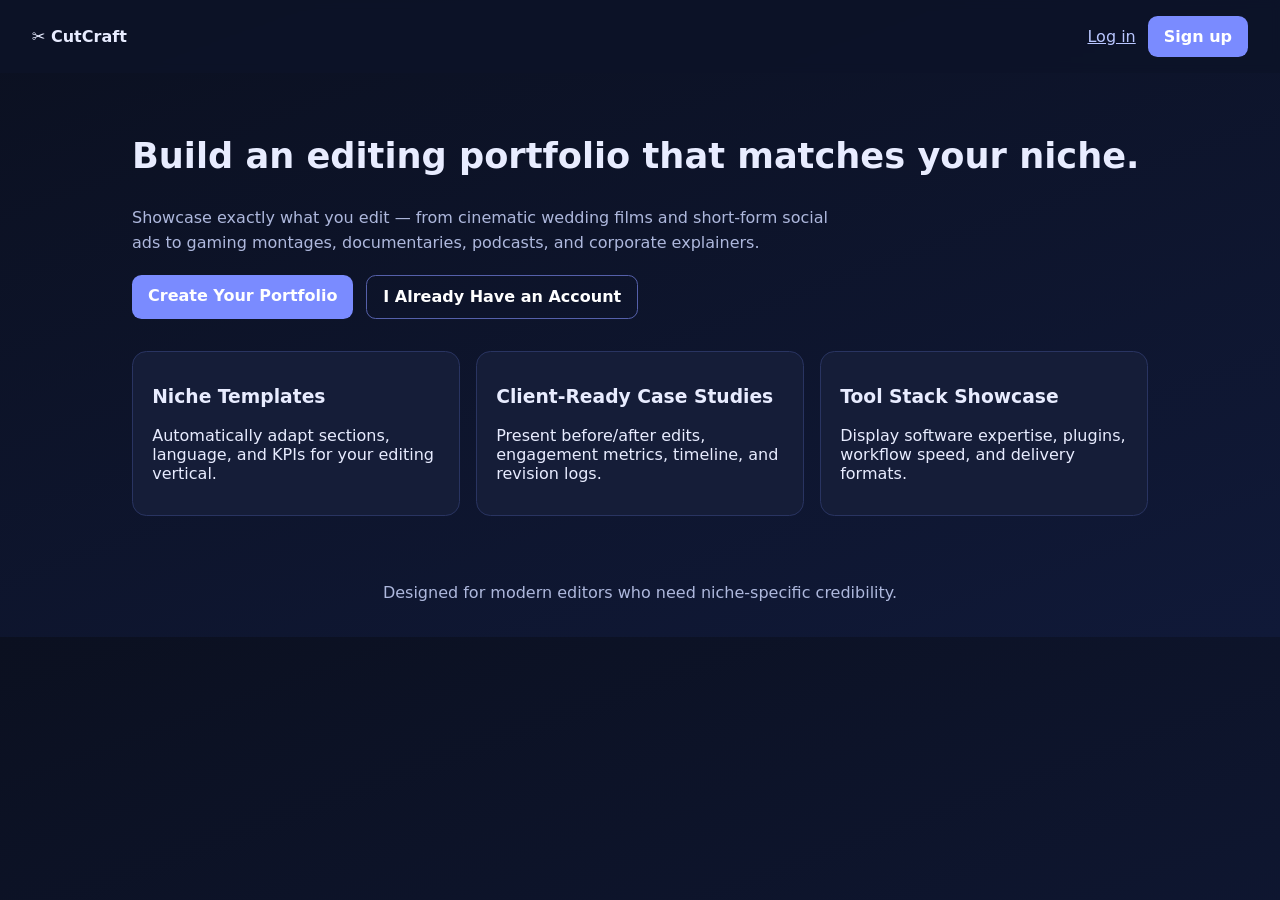
==== index.html @ 9ec9da83 "Add Vercel routing config and deployment notes to resolve 404" ====
<!doctype html>
<html lang="en">
<head>
  <meta charset="UTF-8" />
  <meta name="viewport" content="width=device-width, initial-scale=1.0" />
  <title>CutCraft — Editor Portfolio Builder</title>
  <link rel="stylesheet" href="styles.css" />
</head>
<body>
  <header class="site-header">
    <div class="brand">✂️ CutCraft</div>
    <nav>
      <a href="login.html">Log in</a>
      <a class="btn" href="signup.html">Sign up</a>
    </nav>
  </header>

  <main class="hero-wrapper">
    <section class="hero">
      <h1>Build an editing portfolio that matches your niche.</h1>
      <p>
        Showcase exactly what you edit — from cinematic wedding films and short-form social ads to gaming montages,
        documentaries, podcasts, and corporate explainers.
      </p>
      <div class="hero-cta">
        <a class="btn" href="signup.html">Create Your Portfolio</a>
        <a class="btn secondary" href="login.html">I Already Have an Account</a>
      </div>
    </section>

    <section class="features">
      <article>
        <h3>Niche Templates</h3>
        <p>Automatically adapt sections, language, and KPIs for your editing vertical.</p>
      </article>
      <article>
        <h3>Client-Ready Case Studies</h3>
        <p>Present before/after edits, engagement metrics, timeline, and revision logs.</p>
      </article>
      <article>
        <h3>Tool Stack Showcase</h3>
        <p>Display software expertise, plugins, workflow speed, and delivery formats.</p>
      </article>
    </section>
  </main>

  <footer>
    <p>Designed for modern editors who need niche-specific credibility.</p>
  </footer>
</body>
</html>
---- styles.css ----
:root { --bg:#0b1020; --card:#151d38; --accent:#7a8bff; --text:#e8ecff; --muted:#aeb8dd; }
*{box-sizing:border-box} body{margin:0;font-family:Inter,system-ui,sans-serif;background:linear-gradient(160deg,#0b1020,#101938);color:var(--text)}
a{color:#b9c6ff}
.site-header{display:flex;justify-content:space-between;align-items:center;padding:1rem 2rem;background:#0d1328cc;position:sticky;top:0;backdrop-filter:blur(4px)}
.brand{font-weight:700}
nav{display:flex;gap:.75rem;align-items:center}
.btn{background:var(--accent);color:white;border:none;padding:.7rem 1rem;border-radius:.6rem;text-decoration:none;cursor:pointer;font-weight:600}
.btn.secondary{background:transparent;border:1px solid #5560aa}
.hero-wrapper{max-width:1080px;margin:0 auto;padding:2rem}
.hero h1{font-size:2.2rem}.hero p{color:var(--muted);max-width:700px;line-height:1.6}
.hero-cta{display:flex;gap:.8rem;flex-wrap:wrap;margin-top:1.2rem}
.features{display:grid;grid-template-columns:repeat(auto-fit,minmax(240px,1fr));gap:1rem;margin-top:2rem}
.features article,.auth-card,.panel{background:var(--card);padding:1rem 1.2rem;border-radius:.9rem;border:1px solid #293461}
.auth-layout{min-height:100vh;display:grid;place-items:center;padding:1rem}
.auth-card{width:min(780px,100%)} .auth-card.wide{max-width:900px}
form{display:grid;gap:.8rem;margin-top:1rem}
.form-grid{grid-template-columns:repeat(2,minmax(220px,1fr));gap:.9rem}
.form-grid .full{grid-column:1/-1}
label{display:grid;gap:.35rem;font-size:.9rem;color:var(--muted)} input,select,textarea{padding:.65rem .7rem;border-radius:.5rem;border:1px solid #3d4a7d;background:#0d1430;color:var(--text)}
fieldset{border:1px solid #3d4a7d;border-radius:.6rem;padding:.8rem}
legend{padding:0 .3rem;color:var(--muted)}
.status{margin-top:.8rem;font-weight:600}
.dashboard{max-width:1100px;margin:1.5rem auto;padding:0 1rem;display:grid;gap:1rem}
.kpi-grid{display:grid;grid-template-columns:repeat(auto-fit,minmax(160px,1fr));gap:.7rem}
.kpi{background:#0f1733;padding:.8rem;border-radius:.6rem;border:1px solid #2e3b6e}
ul{padding-left:1.2rem;line-height:1.6}
footer{padding:1.2rem;text-align:center;color:var(--muted)}
@media (max-width:700px){.form-grid{grid-template-columns:1fr}}
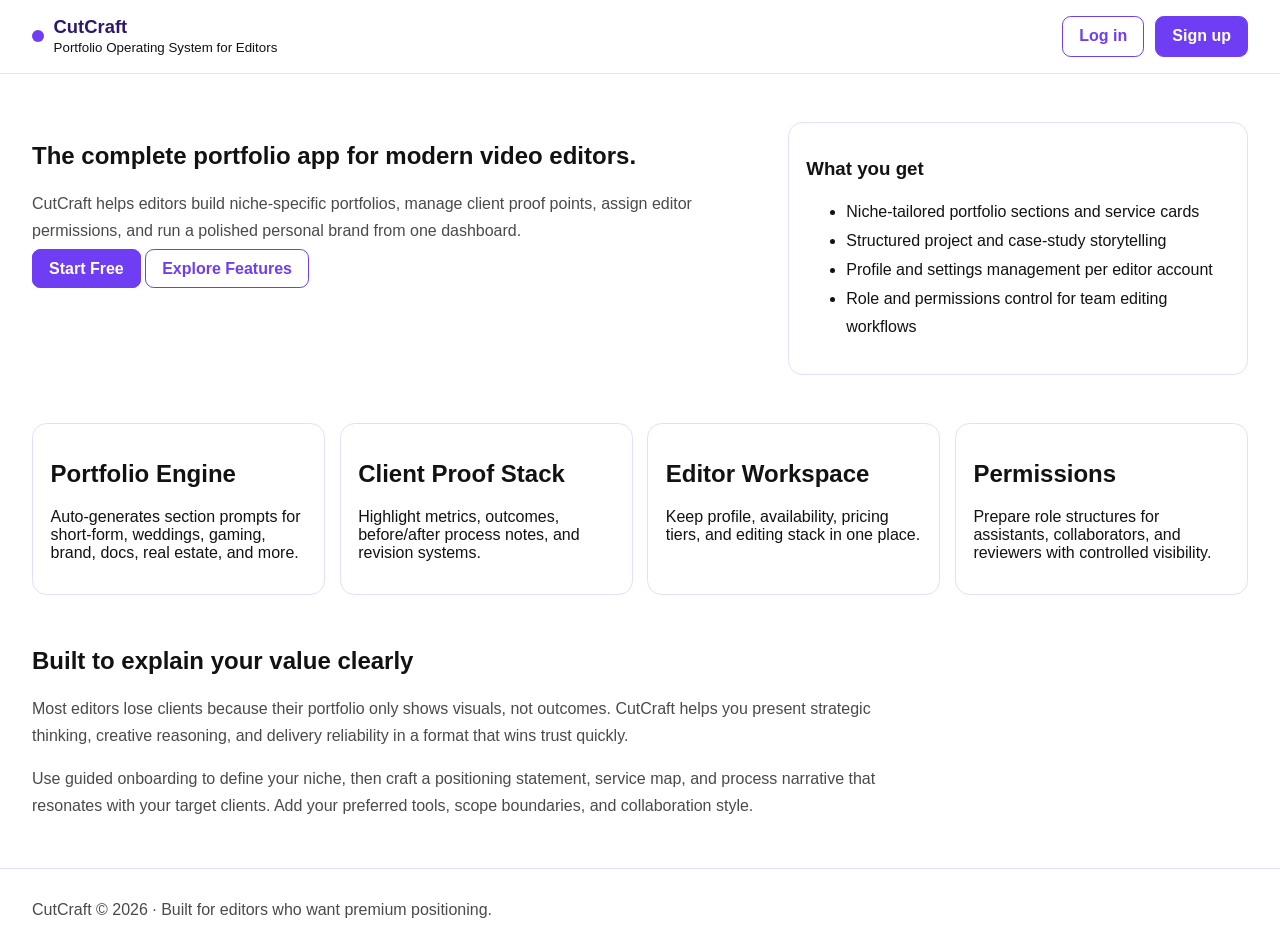
==== commit 2df0092d: "Expand app with Supabase auth, detailed dashboard, and white-purple design" ====
--- a/index.html
+++ b/index.html
@@ -3,49 +3,70 @@
 <head>
   <meta charset="UTF-8" />
   <meta name="viewport" content="width=device-width, initial-scale=1.0" />
-  <title>CutCraft — Editor Portfolio Builder</title>
+  <title>CutCraft — Editing Portfolio Platform</title>
   <link rel="stylesheet" href="styles.css" />
 </head>
 <body>
   <header class="site-header">
-    <div class="brand">✂️ CutCraft</div>
+    <div class="brand-wrap">
+      <span class="brand-dot"></span>
+      <div>
+        <div class="brand">CutCraft</div>
+        <small>Portfolio Operating System for Editors</small>
+      </div>
+    </div>
     <nav>
-      <a href="login.html">Log in</a>
-      <a class="btn" href="signup.html">Sign up</a>
+      <a href="login.html" class="btn secondary">Log in</a>
+      <a href="signup.html" class="btn">Sign up</a>
     </nav>
   </header>
 
-  <main class="hero-wrapper">
-    <section class="hero">
-      <h1>Build an editing portfolio that matches your niche.</h1>
-      <p>
-        Showcase exactly what you edit — from cinematic wedding films and short-form social ads to gaming montages,
-        documentaries, podcasts, and corporate explainers.
-      </p>
-      <div class="hero-cta">
-        <a class="btn" href="signup.html">Create Your Portfolio</a>
-        <a class="btn secondary" href="login.html">I Already Have an Account</a>
+  <main>
+    <section class="hero white-section">
+      <div class="hero-content">
+        <h1>The complete portfolio app for modern video editors.</h1>
+        <p>
+          CutCraft helps editors build niche-specific portfolios, manage client proof points, assign editor permissions,
+          and run a polished personal brand from one dashboard.
+        </p>
+        <div class="hero-cta">
+          <a class="btn" href="signup.html">Start Free</a>
+          <a class="btn secondary" href="#features">Explore Features</a>
+        </div>
+      </div>
+      <div class="hero-card">
+        <h3>What you get</h3>
+        <ul>
+          <li>Niche-tailored portfolio sections and service cards</li>
+          <li>Structured project and case-study storytelling</li>
+          <li>Profile and settings management per editor account</li>
+          <li>Role and permissions control for team editing workflows</li>
+        </ul>
       </div>
     </section>
 
-    <section class="features">
-      <article>
-        <h3>Niche Templates</h3>
-        <p>Automatically adapt sections, language, and KPIs for your editing vertical.</p>
-      </article>
-      <article>
-        <h3>Client-Ready Case Studies</h3>
-        <p>Present before/after edits, engagement metrics, timeline, and revision logs.</p>
-      </article>
-      <article>
-        <h3>Tool Stack Showcase</h3>
-        <p>Display software expertise, plugins, workflow speed, and delivery formats.</p>
-      </article>
+    <section id="features" class="section-grid">
+      <article class="panel"><h2>Portfolio Engine</h2><p>Auto-generates section prompts for short-form, weddings, gaming, brand, docs, real estate, and more.</p></article>
+      <article class="panel"><h2>Client Proof Stack</h2><p>Highlight metrics, outcomes, before/after process notes, and revision systems.</p></article>
+      <article class="panel"><h2>Editor Workspace</h2><p>Keep profile, availability, pricing tiers, and editing stack in one place.</p></article>
+      <article class="panel"><h2>Permissions</h2><p>Prepare role structures for assistants, collaborators, and reviewers with controlled visibility.</p></article>
+    </section>
+
+    <section class="section-detail">
+      <h2>Built to explain your value clearly</h2>
+      <p>
+        Most editors lose clients because their portfolio only shows visuals, not outcomes. CutCraft helps you present strategic thinking,
+        creative reasoning, and delivery reliability in a format that wins trust quickly.
+      </p>
+      <p>
+        Use guided onboarding to define your niche, then craft a positioning statement, service map, and process narrative that resonates with
+        your target clients. Add your preferred tools, scope boundaries, and collaboration style.
+      </p>
     </section>
   </main>
 
   <footer>
-    <p>Designed for modern editors who need niche-specific credibility.</p>
+    <p>CutCraft © 2026 · Built for editors who want premium positioning.</p>
   </footer>
 </body>
 </html>
--- a/styles.css
+++ b/styles.css
@@ -1,28 +1,20 @@
-:root { --bg:#0b1020; --card:#151d38; --accent:#7a8bff; --text:#e8ecff; --muted:#aeb8dd; }
-*{box-sizing:border-box} body{margin:0;font-family:Inter,system-ui,sans-serif;background:linear-gradient(160deg,#0b1020,#101938);color:var(--text)}
-a{color:#b9c6ff}
-.site-header{display:flex;justify-content:space-between;align-items:center;padding:1rem 2rem;background:#0d1328cc;position:sticky;top:0;backdrop-filter:blur(4px)}
-.brand{font-weight:700}
-nav{display:flex;gap:.75rem;align-items:center}
-.btn{background:var(--accent);color:white;border:none;padding:.7rem 1rem;border-radius:.6rem;text-decoration:none;cursor:pointer;font-weight:600}
-.btn.secondary{background:transparent;border:1px solid #5560aa}
-.hero-wrapper{max-width:1080px;margin:0 auto;padding:2rem}
-.hero h1{font-size:2.2rem}.hero p{color:var(--muted);max-width:700px;line-height:1.6}
-.hero-cta{display:flex;gap:.8rem;flex-wrap:wrap;margin-top:1.2rem}
-.features{display:grid;grid-template-columns:repeat(auto-fit,minmax(240px,1fr));gap:1rem;margin-top:2rem}
-.features article,.auth-card,.panel{background:var(--card);padding:1rem 1.2rem;border-radius:.9rem;border:1px solid #293461}
-.auth-layout{min-height:100vh;display:grid;place-items:center;padding:1rem}
-.auth-card{width:min(780px,100%)} .auth-card.wide{max-width:900px}
-form{display:grid;gap:.8rem;margin-top:1rem}
-.form-grid{grid-template-columns:repeat(2,minmax(220px,1fr));gap:.9rem}
-.form-grid .full{grid-column:1/-1}
-label{display:grid;gap:.35rem;font-size:.9rem;color:var(--muted)} input,select,textarea{padding:.65rem .7rem;border-radius:.5rem;border:1px solid #3d4a7d;background:#0d1430;color:var(--text)}
-fieldset{border:1px solid #3d4a7d;border-radius:.6rem;padding:.8rem}
-legend{padding:0 .3rem;color:var(--muted)}
-.status{margin-top:.8rem;font-weight:600}
-.dashboard{max-width:1100px;margin:1.5rem auto;padding:0 1rem;display:grid;gap:1rem}
-.kpi-grid{display:grid;grid-template-columns:repeat(auto-fit,minmax(160px,1fr));gap:.7rem}
-.kpi{background:#0f1733;padding:.8rem;border-radius:.6rem;border:1px solid #2e3b6e}
-ul{padding-left:1.2rem;line-height:1.6}
-footer{padding:1.2rem;text-align:center;color:var(--muted)}
-@media (max-width:700px){.form-grid{grid-template-columns:1fr}}
+:root{--bg:#fff;--text:#121212;--muted:#4a4a4a;--accent:#6f3df4;--accent-soft:#efe8ff;--border:#e7ddff}
+*{box-sizing:border-box}body{margin:0;font-family:Inter,Arial,sans-serif;background:var(--bg);color:var(--text)}
+a{text-decoration:none}
+.site-header{display:flex;justify-content:space-between;align-items:center;padding:1rem 2rem;border-bottom:1px solid var(--border);position:sticky;top:0;background:#fff;z-index:5}
+.brand{font-size:1.15rem;font-weight:800;color:#2d1770}.brand-wrap{display:flex;gap:.6rem;align-items:center}.brand-dot{width:12px;height:12px;border-radius:50%;background:var(--accent)}
+nav{display:flex;gap:.7rem;align-items:center}.btn{background:var(--accent);color:#fff;border:1px solid var(--accent);padding:.65rem 1rem;border-radius:.55rem;font-weight:700;cursor:pointer}
+.btn.secondary{background:#fff;color:var(--accent)}
+.hero{display:grid;grid-template-columns:1.6fr 1fr;gap:1.2rem;padding:3rem 2rem}.hero p{line-height:1.7;color:var(--muted)}
+.hero-card,.panel,.auth-card,.sidebar{border:1px solid var(--border);border-radius:.9rem;background:#fff}
+.hero-card,.panel{padding:1rem 1.1rem}.hero-card ul{line-height:1.8}
+.section-grid{padding:0 2rem 2rem;display:grid;grid-template-columns:repeat(auto-fit,minmax(230px,1fr));gap:.9rem}
+.section-detail{padding:0 2rem 2rem;max-width:950px}.section-detail p{line-height:1.7;color:var(--muted)}
+.auth-layout{min-height:calc(100vh - 70px);display:grid;place-items:center;padding:1rem}.auth-card{width:min(920px,100%);padding:1.1rem}.form-grid{display:grid;grid-template-columns:1fr 1fr;gap:.8rem}
+label{display:grid;gap:.35rem;font-size:.92rem;color:var(--muted)}input,select,textarea{padding:.62rem .68rem;border:1px solid var(--border);border-radius:.55rem}.full{grid-column:1/-1}
+fieldset{border:1px solid var(--border);border-radius:.6rem;padding:.8rem}.status{font-weight:700;margin-top:.7rem;color:#2d1770}
+.dash-layout{display:grid;grid-template-columns:260px 1fr;min-height:100vh}.sidebar{padding:1rem;display:flex;flex-direction:column;gap:1rem;border-radius:0}.side-nav{list-style:none;padding:0;margin:0;display:grid;gap:.5rem}
+.tab{width:100%;text-align:left;padding:.6rem .7rem;border:1px solid var(--border);background:#fff;border-radius:.5rem;cursor:pointer}.tab.active{background:var(--accent-soft);border-color:#c9b5ff;color:#351889;font-weight:700}
+.dash-main{padding:1.2rem;display:grid;gap:.9rem}.kpi-grid{display:grid;grid-template-columns:repeat(auto-fit,minmax(180px,1fr));gap:.7rem}.kpi{border:1px solid var(--border);padding:.75rem;border-radius:.6rem;background:#fcfaff}
+footer{padding:1rem 2rem;border-top:1px solid var(--border);color:var(--muted)}
+@media(max-width:860px){.hero{grid-template-columns:1fr}.dash-layout{grid-template-columns:1fr}.sidebar{border-radius:0;padding:.8rem}.form-grid{grid-template-columns:1fr}}
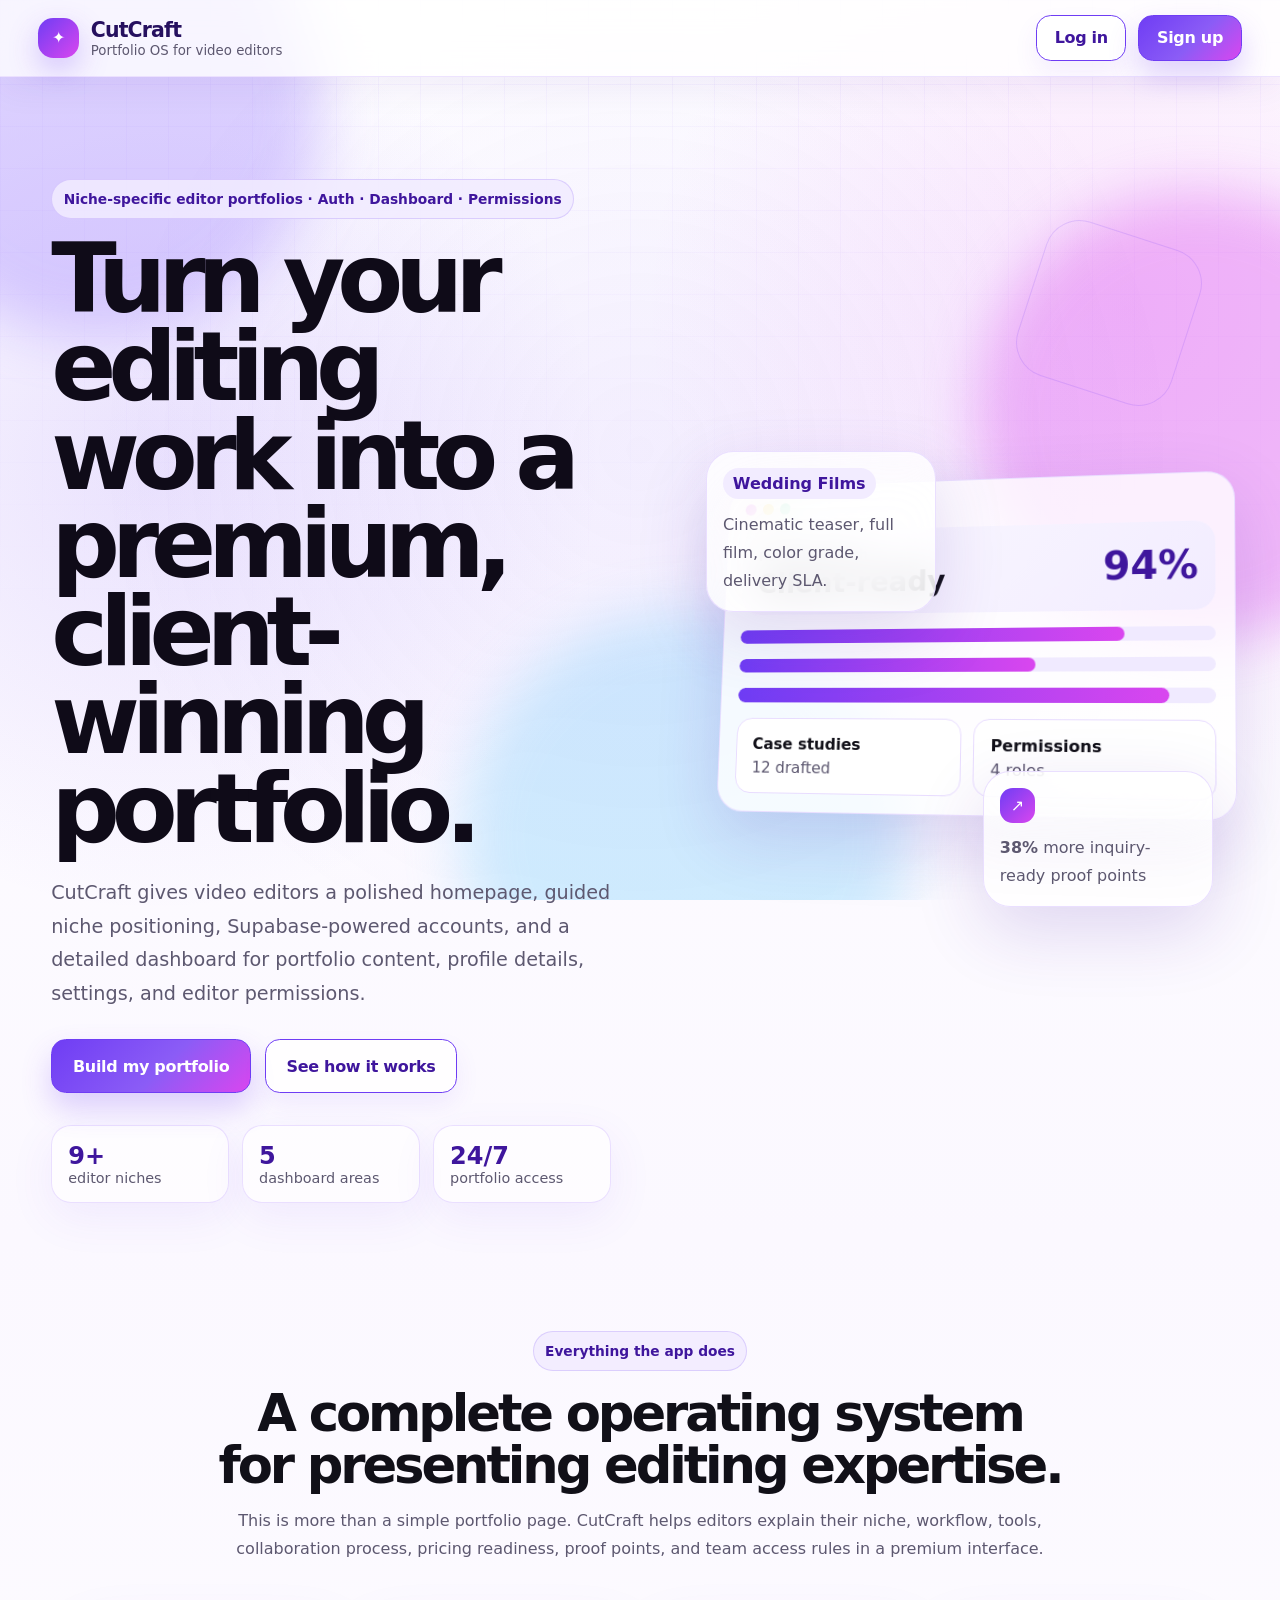
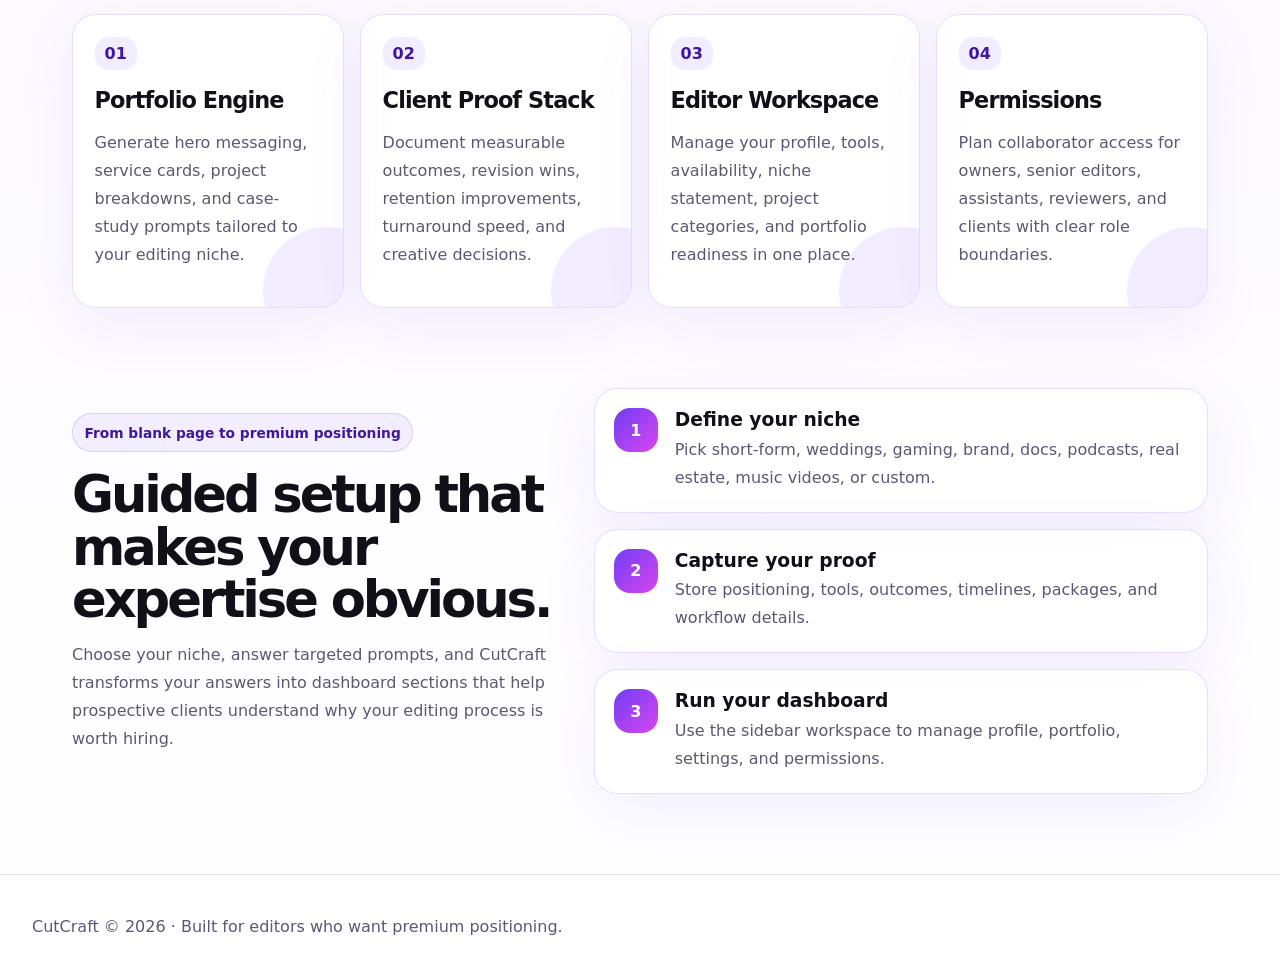
==== commit e727a163: "Add animated premium design system and hero experience" ====
--- a/index.html
+++ b/index.html
@@ -7,14 +7,21 @@
   <link rel="stylesheet" href="styles.css" />
 </head>
 <body>
-  <header class="site-header">
-    <div class="brand-wrap">
-      <span class="brand-dot"></span>
+  <div class="animated-bg" aria-hidden="true">
+    <span class="orb orb-one"></span>
+    <span class="orb orb-two"></span>
+    <span class="orb orb-three"></span>
+    <span class="grid-glow"></span>
+  </div>
+
+  <header class="site-header glass-nav">
+    <a class="brand-wrap" href="index.html" aria-label="CutCraft home">
+      <span class="brand-mark">✦</span>
       <div>
         <div class="brand">CutCraft</div>
-        <small>Portfolio Operating System for Editors</small>
+        <small>Portfolio OS for video editors</small>
       </div>
-    </div>
+    </a>
     <nav>
       <a href="login.html" class="btn secondary">Log in</a>
       <a href="signup.html" class="btn">Sign up</a>
@@ -22,46 +29,84 @@
   </header>
 
   <main>
-    <section class="hero white-section">
-      <div class="hero-content">
-        <h1>The complete portfolio app for modern video editors.</h1>
-        <p>
-          CutCraft helps editors build niche-specific portfolios, manage client proof points, assign editor permissions,
-          and run a polished personal brand from one dashboard.
+    <section class="hero">
+      <div class="hero-content reveal-up">
+        <p class="eyebrow">Niche-specific editor portfolios · Auth · Dashboard · Permissions</p>
+        <h1>Turn your editing work into a premium, client-winning portfolio.</h1>
+        <p class="hero-copy">
+          CutCraft gives video editors a polished homepage, guided niche positioning, Supabase-powered accounts,
+          and a detailed dashboard for portfolio content, profile details, settings, and editor permissions.
         </p>
         <div class="hero-cta">
-          <a class="btn" href="signup.html">Start Free</a>
-          <a class="btn secondary" href="#features">Explore Features</a>
+          <a class="btn btn-large" href="signup.html">Build my portfolio</a>
+          <a class="btn secondary btn-large" href="#showcase">See how it works</a>
+        </div>
+        <div class="hero-stats" aria-label="CutCraft feature highlights">
+          <div><strong>9+</strong><span>editor niches</span></div>
+          <div><strong>5</strong><span>dashboard areas</span></div>
+          <div><strong>24/7</strong><span>portfolio access</span></div>
         </div>
       </div>
-      <div class="hero-card">
-        <h3>What you get</h3>
-        <ul>
-          <li>Niche-tailored portfolio sections and service cards</li>
-          <li>Structured project and case-study storytelling</li>
-          <li>Profile and settings management per editor account</li>
-          <li>Role and permissions control for team editing workflows</li>
-        </ul>
+
+      <div class="hero-visual reveal-up delay-one" aria-label="Animated dashboard preview">
+        <div class="floating-card card-main">
+          <div class="window-bar"><span></span><span></span><span></span></div>
+          <div class="preview-header">
+            <div>
+              <small>Portfolio health</small>
+              <h3>Client-ready</h3>
+            </div>
+            <strong>94%</strong>
+          </div>
+          <div class="timeline-row"><span style="width: 82%"></span></div>
+          <div class="timeline-row"><span style="width: 64%"></span></div>
+          <div class="timeline-row"><span style="width: 91%"></span></div>
+          <div class="mini-grid">
+            <article><b>Case studies</b><em>12 drafted</em></article>
+            <article><b>Permissions</b><em>4 roles</em></article>
+          </div>
+        </div>
+        <div class="floating-card card-small card-niche">
+          <span class="chip">Wedding Films</span>
+          <p>Cinematic teaser, full film, color grade, delivery SLA.</p>
+        </div>
+        <div class="floating-card card-small card-metric">
+          <span class="spark">↗</span>
+          <p><strong>38%</strong> more inquiry-ready proof points</p>
+        </div>
       </div>
     </section>
 
-    <section id="features" class="section-grid">
-      <article class="panel"><h2>Portfolio Engine</h2><p>Auto-generates section prompts for short-form, weddings, gaming, brand, docs, real estate, and more.</p></article>
-      <article class="panel"><h2>Client Proof Stack</h2><p>Highlight metrics, outcomes, before/after process notes, and revision systems.</p></article>
-      <article class="panel"><h2>Editor Workspace</h2><p>Keep profile, availability, pricing tiers, and editing stack in one place.</p></article>
-      <article class="panel"><h2>Permissions</h2><p>Prepare role structures for assistants, collaborators, and reviewers with controlled visibility.</p></article>
+    <section id="showcase" class="section-intro reveal-up">
+      <p class="eyebrow">Everything the app does</p>
+      <h2>A complete operating system for presenting editing expertise.</h2>
+      <p>
+        This is more than a simple portfolio page. CutCraft helps editors explain their niche, workflow, tools,
+        collaboration process, pricing readiness, proof points, and team access rules in a premium interface.
+      </p>
     </section>
 
-    <section class="section-detail">
-      <h2>Built to explain your value clearly</h2>
-      <p>
-        Most editors lose clients because their portfolio only shows visuals, not outcomes. CutCraft helps you present strategic thinking,
-        creative reasoning, and delivery reliability in a format that wins trust quickly.
-      </p>
-      <p>
-        Use guided onboarding to define your niche, then craft a positioning statement, service map, and process narrative that resonates with
-        your target clients. Add your preferred tools, scope boundaries, and collaboration style.
-      </p>
+    <section id="features" class="section-grid">
+      <article class="panel feature-card reveal-up"><span class="icon-bubble">01</span><h3>Portfolio Engine</h3><p>Generate hero messaging, service cards, project breakdowns, and case-study prompts tailored to your editing niche.</p></article>
+      <article class="panel feature-card reveal-up"><span class="icon-bubble">02</span><h3>Client Proof Stack</h3><p>Document measurable outcomes, revision wins, retention improvements, turnaround speed, and creative decisions.</p></article>
+      <article class="panel feature-card reveal-up"><span class="icon-bubble">03</span><h3>Editor Workspace</h3><p>Manage your profile, tools, availability, niche statement, project categories, and portfolio readiness in one place.</p></article>
+      <article class="panel feature-card reveal-up"><span class="icon-bubble">04</span><h3>Permissions</h3><p>Plan collaborator access for owners, senior editors, assistants, reviewers, and clients with clear role boundaries.</p></article>
+    </section>
+
+    <section class="workflow-section">
+      <div class="workflow-copy reveal-up">
+        <p class="eyebrow">From blank page to premium positioning</p>
+        <h2>Guided setup that makes your expertise obvious.</h2>
+        <p>
+          Choose your niche, answer targeted prompts, and CutCraft transforms your answers into dashboard sections
+          that help prospective clients understand why your editing process is worth hiring.
+        </p>
+      </div>
+      <div class="workflow-steps">
+        <div class="step-card reveal-up"><span>1</span><h3>Define your niche</h3><p>Pick short-form, weddings, gaming, brand, docs, podcasts, real estate, music videos, or custom.</p></div>
+        <div class="step-card reveal-up"><span>2</span><h3>Capture your proof</h3><p>Store positioning, tools, outcomes, timelines, packages, and workflow details.</p></div>
+        <div class="step-card reveal-up"><span>3</span><h3>Run your dashboard</h3><p>Use the sidebar workspace to manage profile, portfolio, settings, and permissions.</p></div>
+      </div>
     </section>
   </main>
 
--- a/styles.css
+++ b/styles.css
@@ -1,20 +1,396 @@
-:root{--bg:#fff;--text:#121212;--muted:#4a4a4a;--accent:#6f3df4;--accent-soft:#efe8ff;--border:#e7ddff}
-*{box-sizing:border-box}body{margin:0;font-family:Inter,Arial,sans-serif;background:var(--bg);color:var(--text)}
-a{text-decoration:none}
-.site-header{display:flex;justify-content:space-between;align-items:center;padding:1rem 2rem;border-bottom:1px solid var(--border);position:sticky;top:0;background:#fff;z-index:5}
-.brand{font-size:1.15rem;font-weight:800;color:#2d1770}.brand-wrap{display:flex;gap:.6rem;align-items:center}.brand-dot{width:12px;height:12px;border-radius:50%;background:var(--accent)}
-nav{display:flex;gap:.7rem;align-items:center}.btn{background:var(--accent);color:#fff;border:1px solid var(--accent);padding:.65rem 1rem;border-radius:.55rem;font-weight:700;cursor:pointer}
-.btn.secondary{background:#fff;color:var(--accent)}
-.hero{display:grid;grid-template-columns:1.6fr 1fr;gap:1.2rem;padding:3rem 2rem}.hero p{line-height:1.7;color:var(--muted)}
-.hero-card,.panel,.auth-card,.sidebar{border:1px solid var(--border);border-radius:.9rem;background:#fff}
-.hero-card,.panel{padding:1rem 1.1rem}.hero-card ul{line-height:1.8}
-.section-grid{padding:0 2rem 2rem;display:grid;grid-template-columns:repeat(auto-fit,minmax(230px,1fr));gap:.9rem}
-.section-detail{padding:0 2rem 2rem;max-width:950px}.section-detail p{line-height:1.7;color:var(--muted)}
-.auth-layout{min-height:calc(100vh - 70px);display:grid;place-items:center;padding:1rem}.auth-card{width:min(920px,100%);padding:1.1rem}.form-grid{display:grid;grid-template-columns:1fr 1fr;gap:.8rem}
-label{display:grid;gap:.35rem;font-size:.92rem;color:var(--muted)}input,select,textarea{padding:.62rem .68rem;border:1px solid var(--border);border-radius:.55rem}.full{grid-column:1/-1}
-fieldset{border:1px solid var(--border);border-radius:.6rem;padding:.8rem}.status{font-weight:700;margin-top:.7rem;color:#2d1770}
-.dash-layout{display:grid;grid-template-columns:260px 1fr;min-height:100vh}.sidebar{padding:1rem;display:flex;flex-direction:column;gap:1rem;border-radius:0}.side-nav{list-style:none;padding:0;margin:0;display:grid;gap:.5rem}
-.tab{width:100%;text-align:left;padding:.6rem .7rem;border:1px solid var(--border);background:#fff;border-radius:.5rem;cursor:pointer}.tab.active{background:var(--accent-soft);border-color:#c9b5ff;color:#351889;font-weight:700}
-.dash-main{padding:1.2rem;display:grid;gap:.9rem}.kpi-grid{display:grid;grid-template-columns:repeat(auto-fit,minmax(180px,1fr));gap:.7rem}.kpi{border:1px solid var(--border);padding:.75rem;border-radius:.6rem;background:#fcfaff}
-footer{padding:1rem 2rem;border-top:1px solid var(--border);color:var(--muted)}
-@media(max-width:860px){.hero{grid-template-columns:1fr}.dash-layout{grid-template-columns:1fr}.sidebar{border-radius:0;padding:.8rem}.form-grid{grid-template-columns:1fr}}
+:root {
+  --bg: #ffffff;
+  --text: #111018;
+  --muted: #5d5870;
+  --accent: #6f3df4;
+  --accent-dark: #3f169d;
+  --accent-soft: #f2ecff;
+  --pink: #d946ef;
+  --cyan: #6ee7f9;
+  --border: #e8dcff;
+  --card: rgba(255, 255, 255, 0.84);
+  --shadow: 0 24px 70px rgba(72, 31, 170, 0.16);
+}
+
+* { box-sizing: border-box; }
+html { scroll-behavior: smooth; }
+body {
+  margin: 0;
+  min-height: 100vh;
+  overflow-x: hidden;
+  font-family: Inter, ui-sans-serif, system-ui, -apple-system, BlinkMacSystemFont, "Segoe UI", sans-serif;
+  color: var(--text);
+  background:
+    radial-gradient(circle at 12% 18%, rgba(111, 61, 244, 0.14), transparent 28rem),
+    radial-gradient(circle at 88% 12%, rgba(217, 70, 239, 0.14), transparent 30rem),
+    linear-gradient(180deg, #ffffff 0%, #fbf8ff 48%, #ffffff 100%);
+}
+body::before {
+  content: "";
+  position: fixed;
+  inset: 0;
+  pointer-events: none;
+  background-image:
+    linear-gradient(rgba(111, 61, 244, 0.055) 1px, transparent 1px),
+    linear-gradient(90deg, rgba(111, 61, 244, 0.055) 1px, transparent 1px);
+  background-size: 42px 42px;
+  mask-image: linear-gradient(to bottom, rgba(0,0,0,0.8), transparent 70%);
+  z-index: -3;
+}
+
+a { color: inherit; text-decoration: none; }
+p { color: var(--muted); line-height: 1.75; }
+
+.animated-bg { position: fixed; inset: 0; overflow: hidden; pointer-events: none; z-index: -2; }
+.orb {
+  position: absolute;
+  width: 28rem;
+  height: 28rem;
+  border-radius: 999px;
+  filter: blur(28px);
+  opacity: 0.34;
+  animation: floatOrb 16s ease-in-out infinite alternate;
+}
+.orb-one { top: -7rem; left: -8rem; background: #9b7cff; }
+.orb-two { top: 12rem; right: -9rem; background: #d946ef; animation-delay: -6s; }
+.orb-three { bottom: -10rem; left: 36%; background: #7dd3fc; animation-delay: -10s; }
+.grid-glow {
+  position: absolute;
+  inset: 0;
+  background: radial-gradient(circle at 50% 50%, rgba(111, 61, 244, 0.08), transparent 34rem);
+  animation: pulseGlow 6s ease-in-out infinite;
+}
+
+.site-header {
+  position: sticky;
+  top: 0;
+  z-index: 20;
+  display: flex;
+  align-items: center;
+  justify-content: space-between;
+  gap: 1rem;
+  padding: 0.95rem clamp(1rem, 3vw, 2.5rem);
+  border-bottom: 1px solid rgba(232, 220, 255, 0.78);
+}
+.glass-nav {
+  background: rgba(255, 255, 255, 0.78);
+  backdrop-filter: blur(18px);
+  box-shadow: 0 12px 35px rgba(63, 22, 157, 0.06);
+}
+.brand-wrap { display: inline-flex; align-items: center; gap: 0.72rem; }
+.brand-mark {
+  display: grid;
+  place-items: center;
+  width: 2.55rem;
+  height: 2.55rem;
+  border-radius: 0.95rem;
+  color: #fff;
+  background: linear-gradient(135deg, var(--accent), var(--pink));
+  box-shadow: 0 12px 30px rgba(111, 61, 244, 0.28);
+  animation: brandPulse 3s ease-in-out infinite;
+}
+.brand { font-size: 1.28rem; font-weight: 900; color: #26105f; letter-spacing: -0.04em; }
+.brand-wrap small { display: block; color: var(--muted); margin-top: 0.12rem; }
+nav { display: flex; gap: 0.75rem; align-items: center; }
+
+.btn {
+  position: relative;
+  isolation: isolate;
+  display: inline-flex;
+  align-items: center;
+  justify-content: center;
+  gap: 0.45rem;
+  min-height: 2.85rem;
+  padding: 0.76rem 1.1rem;
+  overflow: hidden;
+  border: 1px solid var(--accent);
+  border-radius: 0.92rem;
+  background: linear-gradient(135deg, var(--accent), #8b5cf6 55%, var(--pink));
+  color: #fff;
+  font-weight: 850;
+  letter-spacing: -0.02em;
+  cursor: pointer;
+  box-shadow: 0 15px 30px rgba(111, 61, 244, 0.23);
+  transition: transform 220ms ease, box-shadow 220ms ease, border-color 220ms ease;
+}
+.btn::before {
+  content: "";
+  position: absolute;
+  inset: 0;
+  z-index: -1;
+  background: linear-gradient(120deg, transparent 0%, rgba(255,255,255,0.55) 45%, transparent 62%);
+  transform: translateX(-120%);
+  transition: transform 520ms ease;
+}
+.btn:hover { transform: translateY(-3px) scale(1.015); box-shadow: 0 22px 44px rgba(111, 61, 244, 0.34); }
+.btn:hover::before { transform: translateX(120%); }
+.btn:active { transform: translateY(-1px) scale(0.99); }
+.btn.secondary {
+  background: rgba(255, 255, 255, 0.82);
+  color: var(--accent-dark);
+  box-shadow: 0 12px 24px rgba(111, 61, 244, 0.08);
+}
+.btn-large { min-height: 3.35rem; padding: 0.95rem 1.3rem; font-size: 1rem; }
+
+.hero {
+  position: relative;
+  display: grid;
+  grid-template-columns: minmax(0, 1.05fr) minmax(360px, 0.95fr);
+  align-items: center;
+  gap: clamp(2rem, 6vw, 5.5rem);
+  padding: clamp(4.5rem, 8vw, 7.5rem) clamp(1rem, 4vw, 4rem) 4rem;
+}
+.hero::after {
+  content: "";
+  position: absolute;
+  right: 7%;
+  top: 13%;
+  width: 10rem;
+  height: 10rem;
+  border: 1px solid rgba(111, 61, 244, 0.16);
+  border-radius: 2.2rem;
+  transform: rotate(18deg);
+  animation: slowSpin 18s linear infinite;
+  z-index: -1;
+}
+.eyebrow {
+  display: inline-flex;
+  width: fit-content;
+  align-items: center;
+  gap: 0.45rem;
+  margin: 0 0 1rem;
+  padding: 0.42rem 0.72rem;
+  border: 1px solid rgba(111, 61, 244, 0.18);
+  border-radius: 999px;
+  background: rgba(242, 236, 255, 0.86);
+  color: var(--accent-dark);
+  font-size: 0.86rem;
+  font-weight: 800;
+}
+.hero h1 {
+  max-width: 820px;
+  margin: 0;
+  font-size: clamp(3rem, 7.5vw, 6.9rem);
+  line-height: 0.92;
+  letter-spacing: -0.085em;
+  color: #0f0b18;
+}
+.hero-copy { max-width: 720px; margin: 1.45rem 0 0; font-size: clamp(1rem, 1.5vw, 1.24rem); }
+.hero-cta { display: flex; flex-wrap: wrap; gap: 0.85rem; margin-top: 1.8rem; }
+.hero-stats {
+  display: grid;
+  grid-template-columns: repeat(3, minmax(0, 1fr));
+  gap: 0.8rem;
+  max-width: 560px;
+  margin-top: 2rem;
+}
+.hero-stats div {
+  padding: 1rem;
+  border: 1px solid rgba(232, 220, 255, 0.9);
+  border-radius: 1.25rem;
+  background: rgba(255, 255, 255, 0.62);
+  box-shadow: 0 14px 45px rgba(111, 61, 244, 0.08);
+}
+.hero-stats strong { display: block; color: var(--accent-dark); font-size: 1.5rem; }
+.hero-stats span { display: block; color: var(--muted); font-size: 0.9rem; }
+
+.hero-visual { position: relative; min-height: 560px; perspective: 1100px; }
+.floating-card {
+  position: absolute;
+  border: 1px solid rgba(232, 220, 255, 0.9);
+  border-radius: 1.7rem;
+  background: rgba(255, 255, 255, 0.8);
+  backdrop-filter: blur(20px);
+  box-shadow: var(--shadow);
+}
+.card-main {
+  inset: 4rem 0 auto auto;
+  width: min(100%, 520px);
+  padding: 1.15rem;
+  transform: rotateY(-10deg) rotateX(6deg);
+  animation: floatCard 6s ease-in-out infinite;
+}
+.window-bar { display: flex; gap: 0.45rem; margin-bottom: 1.1rem; }
+.window-bar span { width: 0.72rem; height: 0.72rem; border-radius: 999px; background: #d7c8ff; }
+.window-bar span:first-child { background: var(--pink); }
+.window-bar span:nth-child(2) { background: #facc15; }
+.window-bar span:nth-child(3) { background: #34d399; }
+.preview-header {
+  display: flex;
+  justify-content: space-between;
+  align-items: center;
+  padding: 1rem;
+  border-radius: 1.25rem;
+  background: linear-gradient(135deg, #fbfaff, var(--accent-soft));
+}
+.preview-header small { color: var(--muted); font-weight: 700; }
+.preview-header h3 { margin: 0.2rem 0 0; font-size: 1.8rem; }
+.preview-header strong { color: var(--accent-dark); font-size: 2.4rem; }
+.timeline-row {
+  height: 0.9rem;
+  margin: 1rem 0;
+  overflow: hidden;
+  border-radius: 999px;
+  background: #f0eaff;
+}
+.timeline-row span {
+  display: block;
+  height: 100%;
+  border-radius: inherit;
+  background: linear-gradient(90deg, var(--accent), var(--pink));
+  animation: progressLoad 2.6s ease both;
+}
+.mini-grid { display: grid; grid-template-columns: 1fr 1fr; gap: 0.8rem; margin-top: 1rem; }
+.mini-grid article { padding: 1rem; border-radius: 1rem; background: #fff; border: 1px solid var(--border); }
+.mini-grid b, .mini-grid em { display: block; }
+.mini-grid em { margin-top: 0.3rem; color: var(--muted); font-style: normal; }
+.card-small { width: 230px; padding: 1rem; animation: floatCard 7s ease-in-out infinite; }
+.card-niche { left: 0; top: 2.5rem; animation-delay: -2s; }
+.card-metric { right: 1rem; bottom: 4rem; animation-delay: -4s; }
+.chip { display: inline-flex; padding: 0.38rem 0.62rem; border-radius: 999px; background: var(--accent-soft); color: var(--accent-dark); font-weight: 850; }
+.spark { display: grid; place-items: center; width: 2.2rem; height: 2.2rem; border-radius: 0.8rem; color: #fff; background: linear-gradient(135deg, var(--accent), var(--pink)); }
+.card-small p { margin: 0.7rem 0 0; }
+
+.section-intro, .workflow-section, .section-grid { max-width: 1200px; margin: 0 auto; }
+.section-intro { padding: 4rem clamp(1rem, 4vw, 2rem) 1.2rem; text-align: center; }
+.section-intro h2, .workflow-copy h2 { max-width: 850px; margin: 0 auto; font-size: clamp(2rem, 4vw, 3.4rem); line-height: 1.02; letter-spacing: -0.06em; }
+.section-intro p:last-child { max-width: 820px; margin: 1rem auto 0; }
+.section-grid {
+  display: grid;
+  grid-template-columns: repeat(4, minmax(0, 1fr));
+  gap: 1rem;
+  padding: 2rem clamp(1rem, 4vw, 2rem) 4rem;
+}
+.panel, .auth-card, .sidebar, .step-card {
+  border: 1px solid rgba(232, 220, 255, 0.95);
+  border-radius: 1.45rem;
+  background: var(--card);
+  box-shadow: 0 18px 60px rgba(111, 61, 244, 0.08);
+  backdrop-filter: blur(16px);
+}
+.feature-card {
+  position: relative;
+  min-height: 245px;
+  padding: 1.35rem;
+  overflow: hidden;
+  transition: transform 260ms ease, box-shadow 260ms ease, border-color 260ms ease;
+}
+.feature-card::after {
+  content: "";
+  position: absolute;
+  right: -3rem;
+  bottom: -3rem;
+  width: 8rem;
+  height: 8rem;
+  border-radius: 50%;
+  background: rgba(111, 61, 244, 0.09);
+  transition: transform 260ms ease;
+}
+.feature-card:hover { transform: translateY(-8px); border-color: rgba(111, 61, 244, 0.42); box-shadow: 0 30px 80px rgba(111, 61, 244, 0.16); }
+.feature-card:hover::after { transform: scale(1.45); }
+.icon-bubble { display: inline-flex; padding: 0.44rem 0.62rem; border-radius: 0.85rem; background: var(--accent-soft); color: var(--accent-dark); font-weight: 900; }
+.feature-card h3 { margin: 1.1rem 0 0.65rem; font-size: 1.4rem; letter-spacing: -0.04em; }
+
+.workflow-section {
+  display: grid;
+  grid-template-columns: 0.9fr 1.1fr;
+  gap: 1.2rem;
+  padding: 1rem clamp(1rem, 4vw, 2rem) 5rem;
+}
+.workflow-copy { align-self: center; }
+.workflow-copy h2 { margin: 0; }
+.workflow-steps { display: grid; gap: 1rem; }
+.step-card { position: relative; padding: 1.25rem 1.25rem 1.25rem 5rem; }
+.step-card span {
+  position: absolute;
+  left: 1.2rem;
+  top: 1.2rem;
+  display: grid;
+  place-items: center;
+  width: 2.75rem;
+  height: 2.75rem;
+  border-radius: 1rem;
+  color: #fff;
+  background: linear-gradient(135deg, var(--accent), var(--pink));
+  font-weight: 900;
+}
+.step-card h3 { margin: 0 0 0.35rem; }
+.step-card p { margin: 0; }
+
+.auth-layout { min-height: calc(100vh - 78px); display: grid; place-items: center; padding: 2rem 1rem; }
+.auth-card { width: min(940px, 100%); padding: clamp(1.2rem, 3vw, 2rem); }
+.auth-card h1 { margin: 0 0 0.5rem; font-size: clamp(2rem, 4vw, 3rem); letter-spacing: -0.06em; }
+form { display: grid; gap: 0.95rem; margin-top: 1.25rem; }
+.form-grid { grid-template-columns: 1fr 1fr; }
+label { display: grid; gap: 0.42rem; color: var(--muted); font-size: 0.92rem; font-weight: 750; }
+input, select, textarea {
+  width: 100%;
+  padding: 0.82rem 0.9rem;
+  border: 1px solid var(--border);
+  border-radius: 0.9rem;
+  outline: none;
+  background: rgba(255, 255, 255, 0.92);
+  color: var(--text);
+  transition: border-color 180ms ease, box-shadow 180ms ease, transform 180ms ease;
+}
+input:focus, select:focus, textarea:focus { border-color: var(--accent); box-shadow: 0 0 0 4px rgba(111, 61, 244, 0.13); transform: translateY(-1px); }
+.full { grid-column: 1 / -1; }
+fieldset { border: 1px solid var(--border); border-radius: 1rem; padding: 0.9rem; }
+.status { margin-top: 0.8rem; color: var(--accent-dark); font-weight: 850; }
+
+.dash-layout { display: grid; grid-template-columns: 280px 1fr; min-height: 100vh; }
+.sidebar { position: sticky; top: 0; height: 100vh; display: flex; flex-direction: column; gap: 1.1rem; padding: 1.1rem; border-radius: 0; }
+.side-nav { list-style: none; display: grid; gap: 0.55rem; margin: 0; padding: 0; }
+.tab {
+  width: 100%;
+  padding: 0.82rem 0.9rem;
+  border: 1px solid var(--border);
+  border-radius: 0.9rem;
+  background: rgba(255,255,255,0.82);
+  color: var(--text);
+  text-align: left;
+  font-weight: 800;
+  cursor: pointer;
+  transition: transform 180ms ease, background 180ms ease, border-color 180ms ease;
+}
+.tab:hover, .tab.active { transform: translateX(4px); border-color: rgba(111, 61, 244, 0.42); background: var(--accent-soft); color: var(--accent-dark); }
+.dash-main { display: grid; gap: 1rem; padding: clamp(1rem, 3vw, 2rem); }
+.kpi-grid { display: grid; grid-template-columns: repeat(auto-fit, minmax(190px, 1fr)); gap: 0.85rem; }
+.kpi { padding: 1rem; border: 1px solid var(--border); border-radius: 1rem; background: rgba(255,255,255,0.76); }
+.kpi strong { color: var(--accent-dark); }
+
+footer { padding: 1.4rem clamp(1rem, 4vw, 2rem); border-top: 1px solid var(--border); color: var(--muted); background: rgba(255,255,255,0.7); }
+
+.reveal-up { animation: revealUp 760ms cubic-bezier(.2,.8,.2,1) both; }
+.delay-one { animation-delay: 120ms; }
+
+@keyframes revealUp { from { opacity: 0; transform: translateY(28px); } to { opacity: 1; transform: translateY(0); } }
+@keyframes floatOrb { from { transform: translate3d(0, 0, 0) scale(1); } to { transform: translate3d(3rem, 2rem, 0) scale(1.08); } }
+@keyframes pulseGlow { 0%, 100% { opacity: 0.45; } 50% { opacity: 0.9; } }
+@keyframes brandPulse { 0%, 100% { transform: rotate(0deg) scale(1); } 50% { transform: rotate(8deg) scale(1.07); } }
+@keyframes slowSpin { to { transform: rotate(378deg); } }
+@keyframes floatCard { 0%, 100% { transform: translateY(0) rotateY(-10deg) rotateX(6deg); } 50% { transform: translateY(-18px) rotateY(-6deg) rotateX(4deg); } }
+@keyframes progressLoad { from { transform: translateX(-100%); } to { transform: translateX(0); } }
+
+@media (prefers-reduced-motion: reduce) {
+  *, *::before, *::after { animation-duration: 0.01ms !important; animation-iteration-count: 1 !important; scroll-behavior: auto !important; transition: none !important; }
+}
+@media (max-width: 1080px) {
+  .hero { grid-template-columns: 1fr; }
+  .hero-visual { min-height: 500px; }
+  .section-grid { grid-template-columns: repeat(2, minmax(0, 1fr)); }
+  .workflow-section { grid-template-columns: 1fr; }
+}
+@media (max-width: 760px) {
+  .site-header { align-items: flex-start; flex-direction: column; }
+  nav { width: 100%; }
+  nav .btn { flex: 1; }
+  .hero { padding-top: 3rem; }
+  .hero-stats, .section-grid, .form-grid { grid-template-columns: 1fr; }
+  .hero-visual { min-height: 560px; }
+  .card-main { width: 100%; }
+  .card-niche { top: 0; }
+  .card-metric { right: 0; bottom: 1.5rem; }
+  .dash-layout { grid-template-columns: 1fr; }
+  .sidebar { position: static; height: auto; }
+}
